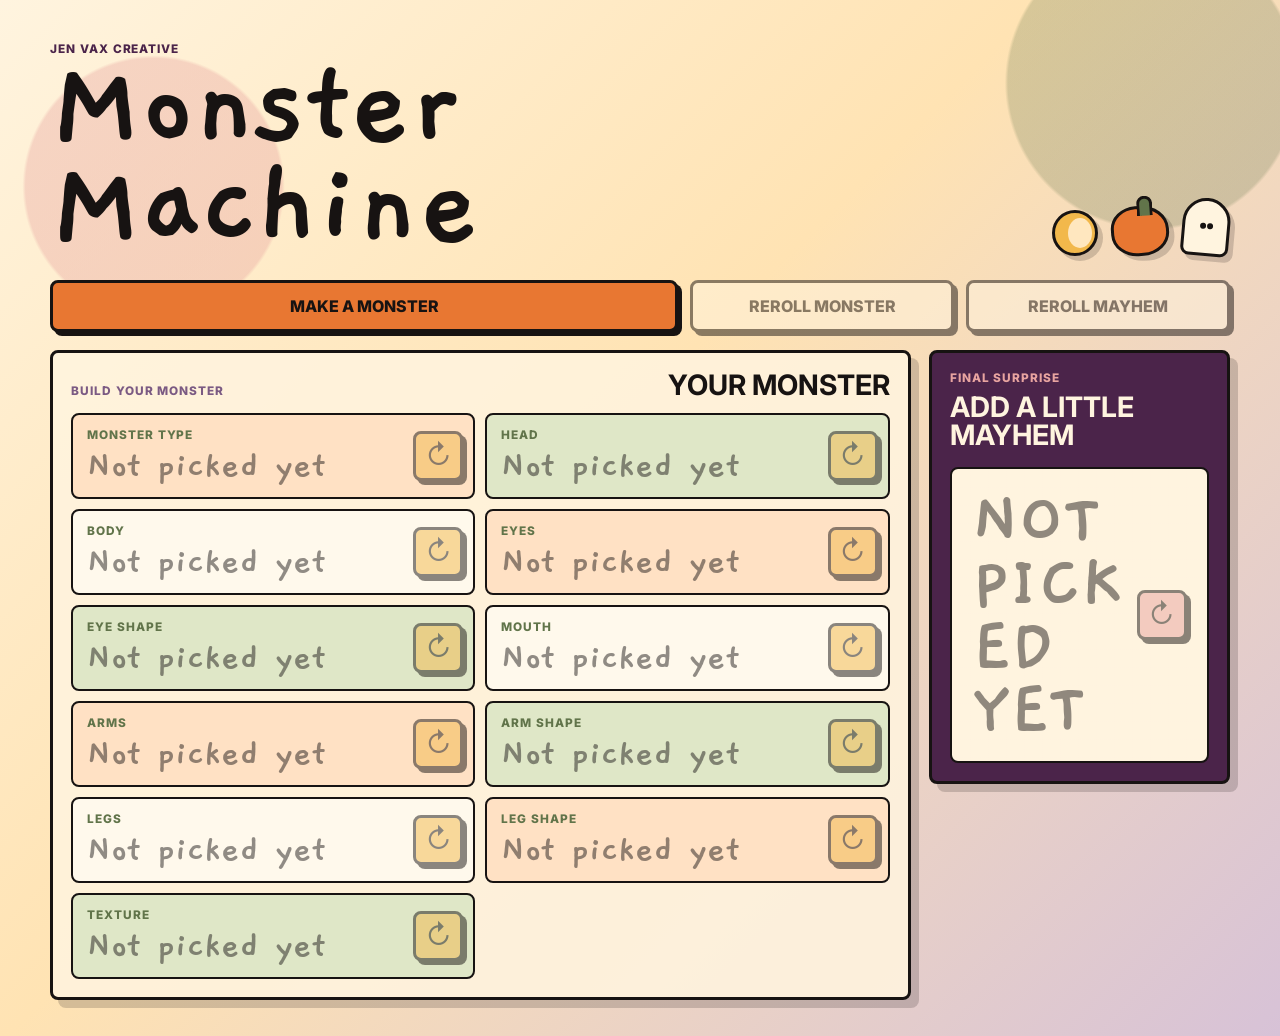
==== index.html @ bb62032f "Build Monster Machine" ====
<!doctype html>
<html lang="en">
  <head>
    <meta charset="UTF-8" />
    <meta name="viewport" content="width=device-width, initial-scale=1.0" />
    <title>Monster Machine</title>
    <link rel="preconnect" href="https://fonts.googleapis.com" />
    <link rel="preconnect" href="https://fonts.gstatic.com" crossorigin />
    <link
      href="https://fonts.googleapis.com/css2?family=Gaegu:wght@400;700&family=Inter:wght@500;700;800&display=swap"
      rel="stylesheet"
    />
    <link rel="stylesheet" href="./src/styles.css" />
  </head>
  <body>
    <main class="app-shell">
      <section class="machine-head" aria-labelledby="page-title">
        <div class="title-wrap">
          <p class="eyebrow">Jen Vax Creative</p>
          <h1 id="page-title">Monster Machine</h1>
        </div>
        <div class="doodle-strip" aria-hidden="true">
          <span class="doodle moon"></span>
          <span class="doodle pumpkin"></span>
          <span class="doodle ghost"></span>
        </div>
      </section>

      <section class="controls" aria-label="Monster generator controls">
        <button class="primary-button" id="makeMonsterButton" type="button">
          MAKE A MONSTER
        </button>
        <button class="secondary-button" id="rerollMonsterButton" type="button" disabled>
          REROLL MONSTER
        </button>
        <button class="secondary-button" id="rerollMayhemButton" type="button" disabled>
          REROLL MAYHEM
        </button>
      </section>

      <section class="result-layout" aria-live="polite">
        <div class="section-panel monster-panel">
          <div class="section-heading">
            <span class="section-kicker">Build your monster</span>
            <h2>YOUR MONSTER</h2>
          </div>
          <div class="prompt-grid" id="monsterGrid"></div>
        </div>

        <div class="section-panel mayhem-panel">
          <div class="section-heading">
            <span class="section-kicker">Final surprise</span>
            <h2>ADD A LITTLE MAYHEM</h2>
          </div>
          <div id="mayhemSlot"></div>
        </div>
      </section>
    </main>

    <script src="./src/options.js"></script>
    <script src="./src/app.js"></script>
  </body>
</html>
---- src/styles.css ----
:root {
  --ink: #171312;
  --cream: #fff4df;
  --paper: #ffe7bf;
  --pumpkin: #e87732;
  --marigold: #f2b84b;
  --plum: #4b244a;
  --purple: #7b5a83;
  --moss: #61744a;
  --mint: #b6c891;
  --pink: #e8a4a0;
  --shadow: rgba(23, 19, 18, 0.18);
}

* {
  box-sizing: border-box;
}

body {
  min-height: 100vh;
  margin: 0;
  color: var(--ink);
  background:
    radial-gradient(circle at 12% 18%, rgba(232, 164, 160, 0.38) 0 8rem, transparent 8.2rem),
    radial-gradient(circle at 90% 8%, rgba(97, 116, 74, 0.25) 0 9rem, transparent 9.2rem),
    linear-gradient(135deg, #fff4df 0%, #ffe3b3 45%, #d7c2d7 100%);
  font-family: Inter, system-ui, sans-serif;
}

button {
  font: inherit;
}

.app-shell {
  width: min(1180px, calc(100% - 32px));
  margin: 0 auto;
  padding: 28px 0 36px;
}

.machine-head {
  display: flex;
  align-items: end;
  justify-content: space-between;
  gap: 24px;
  padding: 14px 0 24px;
}

.eyebrow,
.section-kicker,
.prompt-label {
  margin: 0;
  font-size: 0.74rem;
  font-weight: 800;
  letter-spacing: 0.08em;
  text-transform: uppercase;
}

.eyebrow {
  color: var(--plum);
}

h1,
h2 {
  margin: 0;
  letter-spacing: 0;
}

h1 {
  max-width: 780px;
  font-family: Gaegu, Inter, sans-serif;
  font-size: clamp(4.2rem, 10vw, 8.5rem);
  line-height: 0.78;
}

h2 {
  font-size: clamp(1.25rem, 2.2vw, 2rem);
  line-height: 1;
}

.doodle-strip {
  display: flex;
  align-items: end;
  gap: 13px;
  min-width: 172px;
}

.doodle {
  position: relative;
  display: block;
  border: 3px solid var(--ink);
  box-shadow: 5px 5px 0 var(--shadow);
}

.moon {
  width: 46px;
  height: 46px;
  border-radius: 50%;
  background: var(--marigold);
}

.moon::after {
  position: absolute;
  inset: 5px 3px 5px 13px;
  content: "";
  border-radius: 50%;
  background: var(--paper);
}

.pumpkin {
  width: 58px;
  height: 50px;
  border-radius: 44% 48% 46% 45%;
  background: var(--pumpkin);
  transform: rotate(-4deg);
}

.pumpkin::before {
  position: absolute;
  top: -13px;
  left: 24px;
  width: 10px;
  height: 17px;
  content: "";
  border: 3px solid var(--ink);
  border-bottom: 0;
  border-radius: 10px 10px 0 0;
  background: var(--moss);
}

.ghost {
  width: 48px;
  height: 58px;
  border-radius: 26px 26px 9px 9px;
  background: var(--cream);
  transform: rotate(5deg);
}

.ghost::before,
.ghost::after {
  position: absolute;
  top: 22px;
  width: 6px;
  height: 6px;
  content: "";
  border-radius: 50%;
  background: var(--ink);
}

.ghost::before {
  left: 15px;
}

.ghost::after {
  right: 14px;
}

.controls {
  display: grid;
  grid-template-columns: minmax(260px, 1fr) repeat(2, minmax(190px, 0.42fr));
  gap: 12px;
  margin-bottom: 18px;
}

.primary-button,
.secondary-button,
.icon-button {
  min-height: 52px;
  cursor: pointer;
  border: 3px solid var(--ink);
  border-radius: 8px;
  color: var(--ink);
  box-shadow: 4px 4px 0 var(--ink);
  transition:
    transform 120ms ease,
    box-shadow 120ms ease,
    background-color 120ms ease;
}

.primary-button {
  background: var(--pumpkin);
  font-weight: 800;
}

.secondary-button {
  background: var(--cream);
  font-weight: 800;
}

.primary-button:hover,
.secondary-button:hover,
.icon-button:hover {
  transform: translate(1px, 1px) rotate(-0.3deg);
  box-shadow: 3px 3px 0 var(--ink);
}

button:disabled {
  cursor: not-allowed;
  opacity: 0.5;
  transform: none;
}

.result-layout {
  display: grid;
  grid-template-columns: minmax(0, 1fr) minmax(270px, 0.35fr);
  gap: 18px;
  align-items: start;
}

.section-panel {
  border: 3px solid var(--ink);
  border-radius: 8px;
  background: rgba(255, 244, 223, 0.88);
  box-shadow: 8px 8px 0 var(--shadow);
}

.monster-panel {
  padding: 18px;
}

.mayhem-panel {
  overflow: hidden;
  background: var(--plum);
  color: var(--cream);
}

.section-heading {
  display: flex;
  align-items: baseline;
  justify-content: space-between;
  gap: 16px;
  margin-bottom: 14px;
}

.section-kicker {
  color: var(--purple);
}

.mayhem-panel .section-heading {
  display: block;
  padding: 18px 18px 0;
}

.mayhem-panel .section-kicker {
  display: block;
  margin-bottom: 8px;
  color: var(--pink);
}

.prompt-grid {
  display: grid;
  grid-template-columns: repeat(2, minmax(0, 1fr));
  gap: 10px;
}

.prompt-item,
.mayhem-item {
  display: flex;
  align-items: center;
  justify-content: space-between;
  gap: 12px;
  border: 2px solid var(--ink);
  border-radius: 8px;
}

.prompt-item {
  min-height: 86px;
  padding: 10px 10px 10px 14px;
  background: #fff9ec;
}

.prompt-item:nth-child(3n + 1) {
  background: #ffe1c4;
}

.prompt-item:nth-child(3n + 2) {
  background: #dfe7c7;
}

.prompt-copy {
  min-width: 0;
}

.prompt-label {
  margin-bottom: 6px;
  color: var(--moss);
}

.prompt-value,
.mayhem-value {
  margin: 0;
  overflow-wrap: anywhere;
  font-family: Gaegu, Inter, sans-serif;
  font-weight: 700;
  letter-spacing: 0;
}

.prompt-value {
  font-size: clamp(1.65rem, 3.1vw, 2.45rem);
  line-height: 0.9;
}

.empty {
  color: rgba(23, 19, 18, 0.48);
}

.icon-button {
  flex: 0 0 auto;
  display: inline-grid;
  place-items: center;
  width: 50px;
  height: 50px;
  min-height: 50px;
  padding: 0;
  background: var(--marigold);
  font-size: 1.7rem;
  line-height: 1;
}

.mayhem-item {
  min-height: 230px;
  margin: 18px;
  padding: 20px;
  background:
    linear-gradient(90deg, rgba(255, 244, 223, 0.12) 1px, transparent 1px),
    linear-gradient(rgba(255, 244, 223, 0.12) 1px, transparent 1px),
    var(--cream);
  background-size: 18px 18px;
  color: var(--ink);
}

.mayhem-value {
  font-size: clamp(2.7rem, 6vw, 4.8rem);
  line-height: 0.82;
  text-transform: uppercase;
}

.mayhem-shuffle {
  background: var(--pink);
}

@media (max-width: 880px) {
  .machine-head,
  .section-heading {
    align-items: start;
  }

  .machine-head,
  .controls,
  .result-layout {
    grid-template-columns: 1fr;
  }

  .machine-head {
    display: grid;
  }

  .doodle-strip {
    min-width: 0;
  }

  .controls {
    position: sticky;
    top: 0;
    z-index: 2;
    padding: 10px 0;
    background: rgba(255, 232, 193, 0.92);
    backdrop-filter: blur(8px);
  }

  .mayhem-item {
    min-height: 170px;
  }
}

@media (max-width: 620px) {
  .app-shell {
    width: min(100% - 20px, 1180px);
    padding-top: 18px;
  }

  .prompt-grid {
    grid-template-columns: 1fr;
  }

  .prompt-item {
    min-height: 78px;
  }

  .primary-button,
  .secondary-button {
    min-height: 58px;
  }

  .mayhem-item {
    align-items: start;
    flex-direction: column;
  }
}
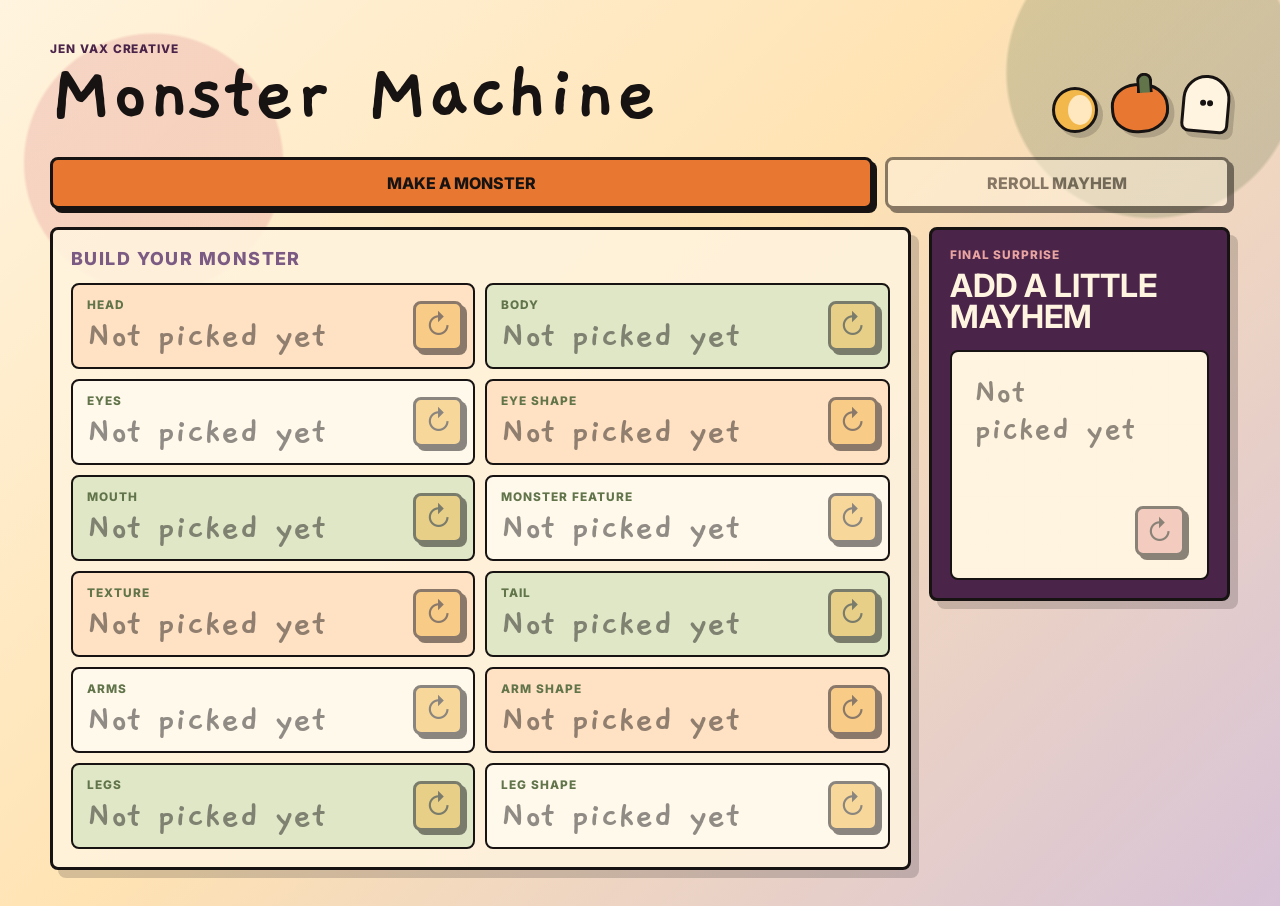
==== commit 2fb136eb: "Remove separate monster reroll control" ====
--- a/index.html
+++ b/index.html
@@ -30,9 +30,6 @@
         <button class="primary-button" id="makeMonsterButton" type="button">
           MAKE A MONSTER
         </button>
-        <button class="secondary-button" id="rerollMonsterButton" type="button" disabled>
-          REROLL MONSTER
-        </button>
         <button class="secondary-button" id="rerollMayhemButton" type="button" disabled>
           REROLL MAYHEM
         </button>
--- a/src/styles.css
+++ b/src/styles.css
@@ -68,8 +68,8 @@
 h1 {
   max-width: 780px;
   font-family: Gaegu, Inter, sans-serif;
-  font-size: clamp(4.2rem, 10vw, 8.5rem);
-  line-height: 0.78;
+  font-size: clamp(3.15rem, 6.8vw, 6.35rem);
+  line-height: 0.88;
 }
 
 h2 {
@@ -156,7 +156,7 @@
 
 .controls {
   display: grid;
-  grid-template-columns: minmax(260px, 1fr) repeat(2, minmax(190px, 0.42fr));
+  grid-template-columns: minmax(260px, 1fr) minmax(190px, 0.42fr);
   gap: 12px;
   margin-bottom: 18px;
 }
@@ -235,9 +235,22 @@
   color: var(--purple);
 }
 
+.monster-panel .section-heading h2 {
+  display: none;
+}
+
+.monster-panel .section-kicker {
+  font-size: clamp(1rem, 1.4vw, 1.25rem);
+}
+
 .mayhem-panel .section-heading {
   display: block;
   padding: 18px 18px 0;
+}
+
+.mayhem-panel h2 {
+  font-size: clamp(1.65rem, 2.5vw, 2.7rem);
+  line-height: 0.98;
 }
 
 .mayhem-panel .section-kicker {
@@ -288,10 +301,11 @@
 .prompt-value,
 .mayhem-value {
   margin: 0;
-  overflow-wrap: anywhere;
   font-family: Gaegu, Inter, sans-serif;
   font-weight: 700;
   letter-spacing: 0;
+  overflow-wrap: break-word;
+  word-break: normal;
 }
 
 .prompt-value {
@@ -317,9 +331,12 @@
 }
 
 .mayhem-item {
+  display: grid;
+  align-content: space-between;
   min-height: 230px;
   margin: 18px;
-  padding: 20px;
+  padding: 22px;
+  overflow: hidden;
   background:
     linear-gradient(90deg, rgba(255, 244, 223, 0.12) 1px, transparent 1px),
     linear-gradient(rgba(255, 244, 223, 0.12) 1px, transparent 1px),
@@ -329,13 +346,120 @@
 }
 
 .mayhem-value {
-  font-size: clamp(2.7rem, 6vw, 4.8rem);
-  line-height: 0.82;
-  text-transform: uppercase;
+  max-width: 100%;
+  width: 100%;
+  font-size: clamp(2rem, 2.9vw, 3rem);
+  line-height: 1;
+  text-wrap: balance;
 }
 
 .mayhem-shuffle {
+  justify-self: end;
   background: var(--pink);
+}
+
+.experiment-shell {
+  max-width: 1080px;
+}
+
+.experiment-head {
+  align-items: center;
+}
+
+.experiment-tagline {
+  max-width: 620px;
+  margin: 14px 0 0;
+  color: var(--plum);
+  font-size: clamp(1.25rem, 2.5vw, 1.8rem);
+  font-weight: 800;
+  line-height: 1.1;
+}
+
+.experiment-formula {
+  margin-bottom: 14px;
+  padding: 14px 18px;
+  border: 3px solid var(--ink);
+  border-radius: 8px;
+  background: var(--cream);
+  box-shadow: 4px 4px 0 var(--ink);
+  color: var(--plum);
+  font-size: clamp(1rem, 2vw, 1.45rem);
+  font-weight: 800;
+  line-height: 1.15;
+  text-align: center;
+}
+
+.experiment-controls {
+  display: grid;
+  margin-bottom: 18px;
+}
+
+.experiment-deck {
+  display: grid;
+  grid-template-columns: repeat(5, minmax(0, 1fr));
+  gap: 12px;
+  margin-bottom: 18px;
+}
+
+.experiment-card {
+  display: grid;
+  align-content: space-between;
+  gap: 18px;
+  min-height: 210px;
+  padding: 16px;
+  border: 2px solid var(--ink);
+  border-radius: 8px;
+  background: #fff9ec;
+  box-shadow: 5px 5px 0 var(--shadow);
+}
+
+.experiment-card:nth-child(2n) {
+  background: #dfe7c7;
+}
+
+.experiment-card:nth-child(3n) {
+  background: #ffe1c4;
+}
+
+.experiment-card .icon-button {
+  justify-self: end;
+}
+
+.experiment-value {
+  margin: 8px 0 0;
+  font-family: Gaegu, Inter, sans-serif;
+  font-size: clamp(2rem, 3.2vw, 3rem);
+  font-weight: 700;
+  line-height: 0.95;
+  overflow-wrap: break-word;
+}
+
+.experiment-result {
+  padding: 22px;
+}
+
+.experiment-combo,
+.experiment-prompt {
+  max-width: 920px;
+  margin: 0;
+  font-family: Gaegu, Inter, sans-serif;
+  font-weight: 700;
+  letter-spacing: 0;
+}
+
+.experiment-combo {
+  margin-top: 10px;
+  font-size: clamp(2rem, 4vw, 3.85rem);
+  line-height: 0.95;
+  overflow-wrap: break-word;
+}
+
+.experiment-prompt {
+  margin-top: 18px;
+  padding-top: 18px;
+  border-top: 2px dashed rgba(23, 19, 18, 0.35);
+  font-size: clamp(1.55rem, 2.6vw, 2.35rem);
+  line-height: 1.05;
 }
 
 @media (max-width: 880px) {
@@ -370,6 +494,14 @@
   .mayhem-item {
     min-height: 170px;
   }
+
+  .experiment-deck {
+    grid-template-columns: repeat(2, minmax(0, 1fr));
+  }
+
+  .experiment-card {
+    min-height: 175px;
+  }
 }
 
 @media (max-width: 620px) {
@@ -391,8 +523,19 @@
     min-height: 58px;
   }
 
+  #rerollMayhemButton {
+    display: none;
+  }
+
   .mayhem-item {
-    align-items: start;
-    flex-direction: column;
-  }
-}
+    padding: 20px;
+  }
+
+  .experiment-deck {
+    grid-template-columns: 1fr;
+  }
+
+  .experiment-card {
+    min-height: 138px;
+  }
+}
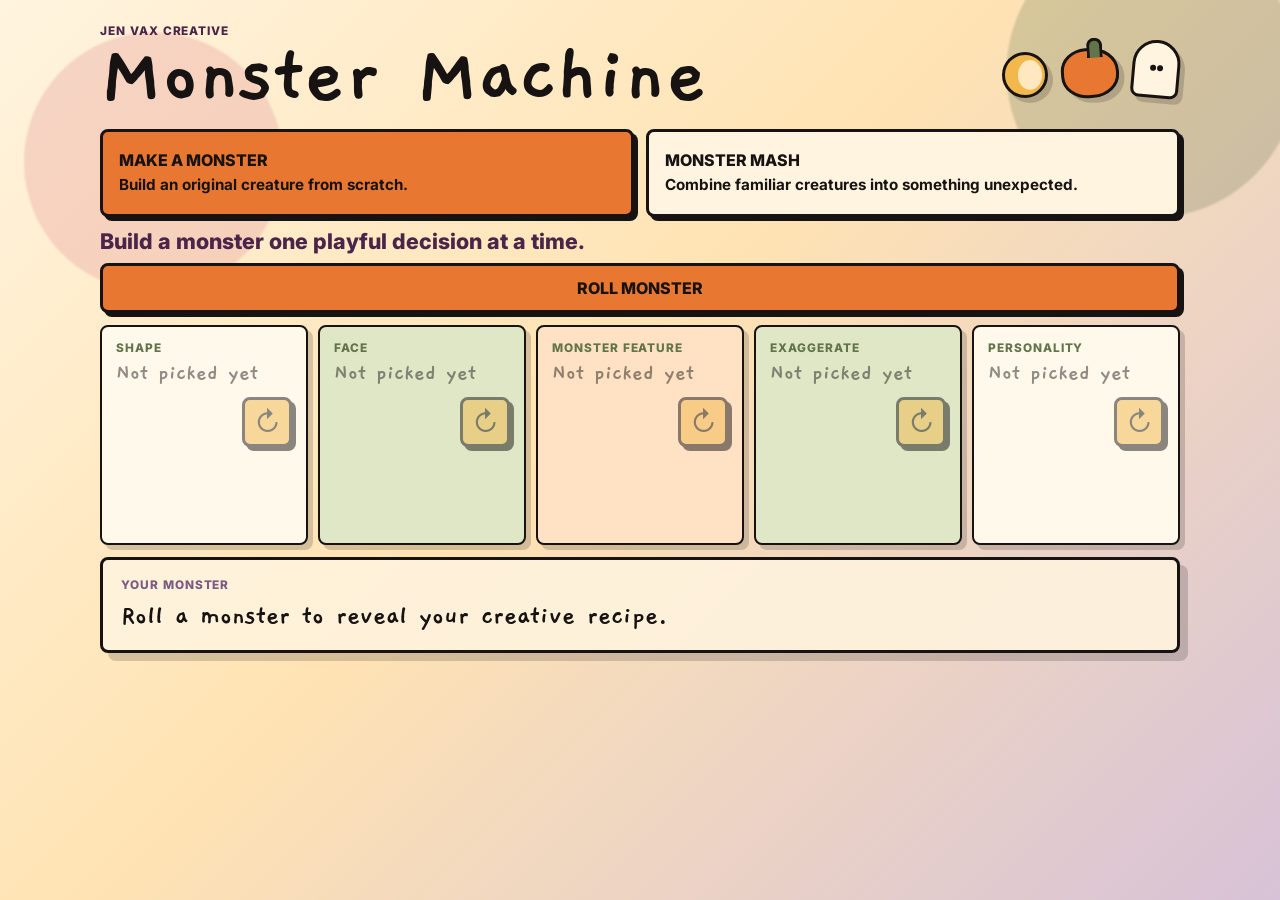
==== commit 2c7b4f3b: "Make two-mode Monster Machine production" ====
--- a/index.html
+++ b/index.html
@@ -13,8 +13,8 @@
     <link rel="stylesheet" href="./src/styles.css" />
   </head>
   <body>
-    <main class="app-shell">
-      <section class="machine-head" aria-labelledby="page-title">
+    <main class="app-shell experiment-shell production-shell">
+      <section class="machine-head experiment-head" aria-labelledby="page-title">
         <div class="title-wrap">
           <p class="eyebrow">Jen Vax Creative</p>
           <h1 id="page-title">Monster Machine</h1>
@@ -26,35 +26,59 @@
         </div>
       </section>
 
-      <section class="controls" aria-label="Monster generator controls">
-        <button class="primary-button" id="makeMonsterButton" type="button">
-          MAKE A MONSTER
+      <section class="mode-switcher" aria-label="Monster Machine mode">
+        <button
+          class="mode-card active"
+          type="button"
+          data-mode-button="make"
+          aria-pressed="true"
+        >
+          <span>MAKE A MONSTER</span>
+          <small>Build an original creature from scratch.</small>
         </button>
-        <button class="secondary-button" id="rerollMayhemButton" type="button" disabled>
-          REROLL MAYHEM
+        <button
+          class="mode-card"
+          type="button"
+          data-mode-button="mash"
+          aria-pressed="false"
+        >
+          <span>MONSTER MASH</span>
+          <small>Combine familiar creatures into something unexpected.</small>
         </button>
       </section>
 
-      <section class="result-layout" aria-live="polite">
-        <div class="section-panel monster-panel">
-          <div class="section-heading">
-            <span class="section-kicker">Build your monster</span>
-            <h2>YOUR MONSTER</h2>
-          </div>
-          <div class="prompt-grid" id="monsterGrid"></div>
-        </div>
+      <p class="mode-helper" id="modeHelper">
+        Build a monster one playful decision at a time.
+      </p>
 
-        <div class="section-panel mayhem-panel">
-          <div class="section-heading">
-            <span class="section-kicker">Final surprise</span>
-            <h2>ADD A LITTLE MAYHEM</h2>
-          </div>
-          <div id="mayhemSlot"></div>
-        </div>
+      <section class="experiment-controls production-controls" aria-label="Monster generator controls">
+        <button class="primary-button" id="rollButton" type="button">
+          ROLL MONSTER
+        </button>
+        <button class="secondary-button one-monster-button" id="rollOneMonsterButton" type="button">
+          ROLL ONE MONSTER
+        </button>
+        <button class="secondary-button two-monster-button" id="rollTwoMonsterButton" type="button">
+          ROLL TWO MONSTERS
+        </button>
+      </section>
+
+      <section
+        class="experiment-deck production-deck"
+        id="generatorDeck"
+        aria-live="polite"
+      ></section>
+
+      <section class="experiment-result section-panel production-result" aria-live="polite">
+        <p class="section-kicker">Your monster</p>
+        <p class="experiment-prompt" id="drawingPrompt">
+          Roll a monster to reveal your creative recipe.
+        </p>
       </section>
     </main>
 
-    <script src="./src/options.js"></script>
+    <script src="./src/make-options.js"></script>
+    <script src="./src/experiment-options.js"></script>
     <script src="./src/app.js"></script>
   </body>
 </html>
--- a/src/styles.css
+++ b/src/styles.css
@@ -199,6 +199,10 @@
   transform: none;
 }
 
+button[hidden] {
+  display: none;
+}
+
 .result-layout {
   display: grid;
   grid-template-columns: minmax(0, 1fr) minmax(270px, 0.35fr);
@@ -360,53 +364,132 @@
 
 .experiment-shell {
   max-width: 1080px;
+  padding-top: 16px;
 }
 
 .experiment-head {
   align-items: center;
+  padding: 8px 0 14px;
 }
 
 .experiment-tagline {
   max-width: 620px;
-  margin: 14px 0 0;
+  margin: 8px 0 0;
   color: var(--plum);
-  font-size: clamp(1.25rem, 2.5vw, 1.8rem);
+  font-size: clamp(1.1rem, 2vw, 1.45rem);
   font-weight: 800;
   line-height: 1.1;
 }
 
-.experiment-formula {
-  margin-bottom: 14px;
-  padding: 14px 18px;
+.mode-switcher {
+  display: grid;
+  grid-template-columns: repeat(2, minmax(0, 1fr));
+  gap: 12px;
+  margin-bottom: 12px;
+}
+
+.mode-card {
+  min-height: 88px;
+  padding: 14px 16px;
+  cursor: pointer;
   border: 3px solid var(--ink);
   border-radius: 8px;
   background: var(--cream);
+  color: var(--ink);
   box-shadow: 4px 4px 0 var(--ink);
+  text-align: left;
+  transition:
+    transform 120ms ease,
+    box-shadow 120ms ease,
+    background-color 120ms ease;
+}
+
+.mode-card:hover {
+  transform: translate(1px, 1px) rotate(-0.2deg);
+  box-shadow: 3px 3px 0 var(--ink);
+}
+
+.mode-card.active {
+  background: var(--pumpkin);
+}
+
+.mode-card span,
+.mode-card small {
+  display: block;
+}
+
+.mode-card span {
+  font-weight: 800;
+}
+
+.mode-card small {
+  margin-top: 6px;
+  font-size: 0.95rem;
+  font-weight: 700;
+  line-height: 1.2;
+}
+
+.mode-helper {
+  margin: 0 0 10px;
   color: var(--plum);
-  font-size: clamp(1rem, 2vw, 1.45rem);
+  font-size: clamp(1.05rem, 1.8vw, 1.35rem);
   font-weight: 800;
   line-height: 1.15;
-  text-align: center;
 }
 
 .experiment-controls {
   display: grid;
-  margin-bottom: 18px;
+  margin-bottom: 12px;
+}
+
+.production-controls {
+  gap: 12px;
+}
+
+.production-controls[data-mode="make"] {
+  grid-template-columns: 1fr;
+}
+
+.production-controls[data-mode="mash"] {
+  grid-template-columns: minmax(0, 1fr) repeat(2, minmax(170px, 0.28fr));
+}
+
+.experiment-controls .primary-button {
+  min-height: 48px;
+  height: 50px;
 }
 
 .experiment-deck {
   display: grid;
+  grid-template-columns:
+    minmax(0, 21fr)
+    minmax(0, 21fr)
+    minmax(0, 12fr)
+    minmax(0, 18fr)
+    minmax(0, 28fr);
+  gap: 10px;
+  margin-bottom: 12px;
+}
+
+.production-deck[data-mode="make"] {
   grid-template-columns: repeat(5, minmax(0, 1fr));
+}
+
+.production-deck[data-mode="mash"] {
+  grid-template-columns:
+    minmax(0, 21fr)
+    minmax(0, 21fr)
+    minmax(0, 12fr)
+    minmax(0, 18fr)
+    minmax(0, 28fr);
+}
+
+.experiment-card {
+  display: grid;
+  align-content: start;
   gap: 12px;
-  margin-bottom: 18px;
-}
-
-.experiment-card {
-  display: grid;
-  align-content: space-between;
-  gap: 18px;
-  min-height: 210px;
-  padding: 16px;
+  min-height: 220px;
+  padding: 14px;
   border: 2px solid var(--ink);
   border-radius: 8px;
   background: #fff9ec;
@@ -421,24 +504,72 @@
   background: #ffe1c4;
 }
 
+.experiment-card:last-child:nth-child(6) {
+  grid-column: 1 / -1;
+  min-height: 140px;
+}
+
 .experiment-card .icon-button {
   justify-self: end;
+  align-self: end;
+  margin-top: auto;
+}
+
+.card-actions {
+  display: flex;
+  align-items: end;
+  justify-content: flex-end;
+  gap: 8px;
+  margin-top: auto;
+}
+
+.mini-button {
+  min-height: 38px;
+  padding: 0 10px;
+  cursor: pointer;
+  border: 2px solid var(--ink);
+  border-radius: 8px;
+  background: var(--cream);
+  color: var(--ink);
+  box-shadow: 3px 3px 0 var(--ink);
+  font-size: 0.75rem;
+  font-weight: 800;
+  transition:
+    transform 120ms ease,
+    box-shadow 120ms ease,
+    background-color 120ms ease;
+}
+
+.mini-button:hover {
+  transform: translate(1px, 1px) rotate(-0.2deg);
+  box-shadow: 2px 2px 0 var(--ink);
+}
+
+.mini-button[aria-pressed="true"] {
+  background: var(--pink);
 }
 
 .experiment-value {
-  margin: 8px 0 0;
+  max-width: 100%;
+  margin: 7px 0 0;
   font-family: Gaegu, Inter, sans-serif;
-  font-size: clamp(2rem, 3.2vw, 3rem);
+  font-size: clamp(1.35rem, 1.8vw, 1.95rem);
   font-weight: 700;
-  line-height: 0.95;
-  overflow-wrap: break-word;
+  line-height: 1;
+  overflow-wrap: anywhere;
+  word-break: normal;
+  text-wrap: balance;
+}
+
+.experiment-card[data-category="mayhem"] .experiment-value,
+.experiment-card[data-category="oddity"] .experiment-value {
+  font-size: clamp(1.25rem, 1.65vw, 1.8rem);
 }
 
 .experiment-result {
-  padding: 22px;
-}
-
-.experiment-combo,
+  padding: 18px;
+}
+
 .experiment-prompt {
   max-width: 920px;
   margin: 0;
@@ -447,18 +578,9 @@
   letter-spacing: 0;
 }
 
-.experiment-combo {
+.experiment-prompt {
   margin-top: 10px;
-  font-size: clamp(2rem, 4vw, 3.85rem);
-  line-height: 0.95;
-  overflow-wrap: break-word;
-}
-
-.experiment-prompt {
-  margin-top: 18px;
-  padding-top: 18px;
-  border-top: 2px dashed rgba(23, 19, 18, 0.35);
-  font-size: clamp(1.55rem, 2.6vw, 2.35rem);
+  font-size: clamp(1.35rem, 2.2vw, 2rem);
   line-height: 1.05;
 }
 
@@ -499,8 +621,19 @@
     grid-template-columns: repeat(2, minmax(0, 1fr));
   }
 
+  .production-controls[data-mode="make"],
+  .production-controls[data-mode="mash"],
+  .production-deck[data-mode="make"],
+  .production-deck[data-mode="mash"] {
+    grid-template-columns: repeat(2, minmax(0, 1fr));
+  }
+
   .experiment-card {
-    min-height: 175px;
+    min-height: 155px;
+  }
+
+  .experiment-card:last-child:nth-child(6) {
+    grid-column: auto;
   }
 }
 
@@ -535,7 +668,15 @@
     grid-template-columns: 1fr;
   }
 
+  .mode-switcher,
+  .production-controls[data-mode="make"],
+  .production-controls[data-mode="mash"],
+  .production-deck[data-mode="make"],
+  .production-deck[data-mode="mash"] {
+    grid-template-columns: 1fr;
+  }
+
   .experiment-card {
-    min-height: 138px;
-  }
-}
+    min-height: 128px;
+  }
+}
